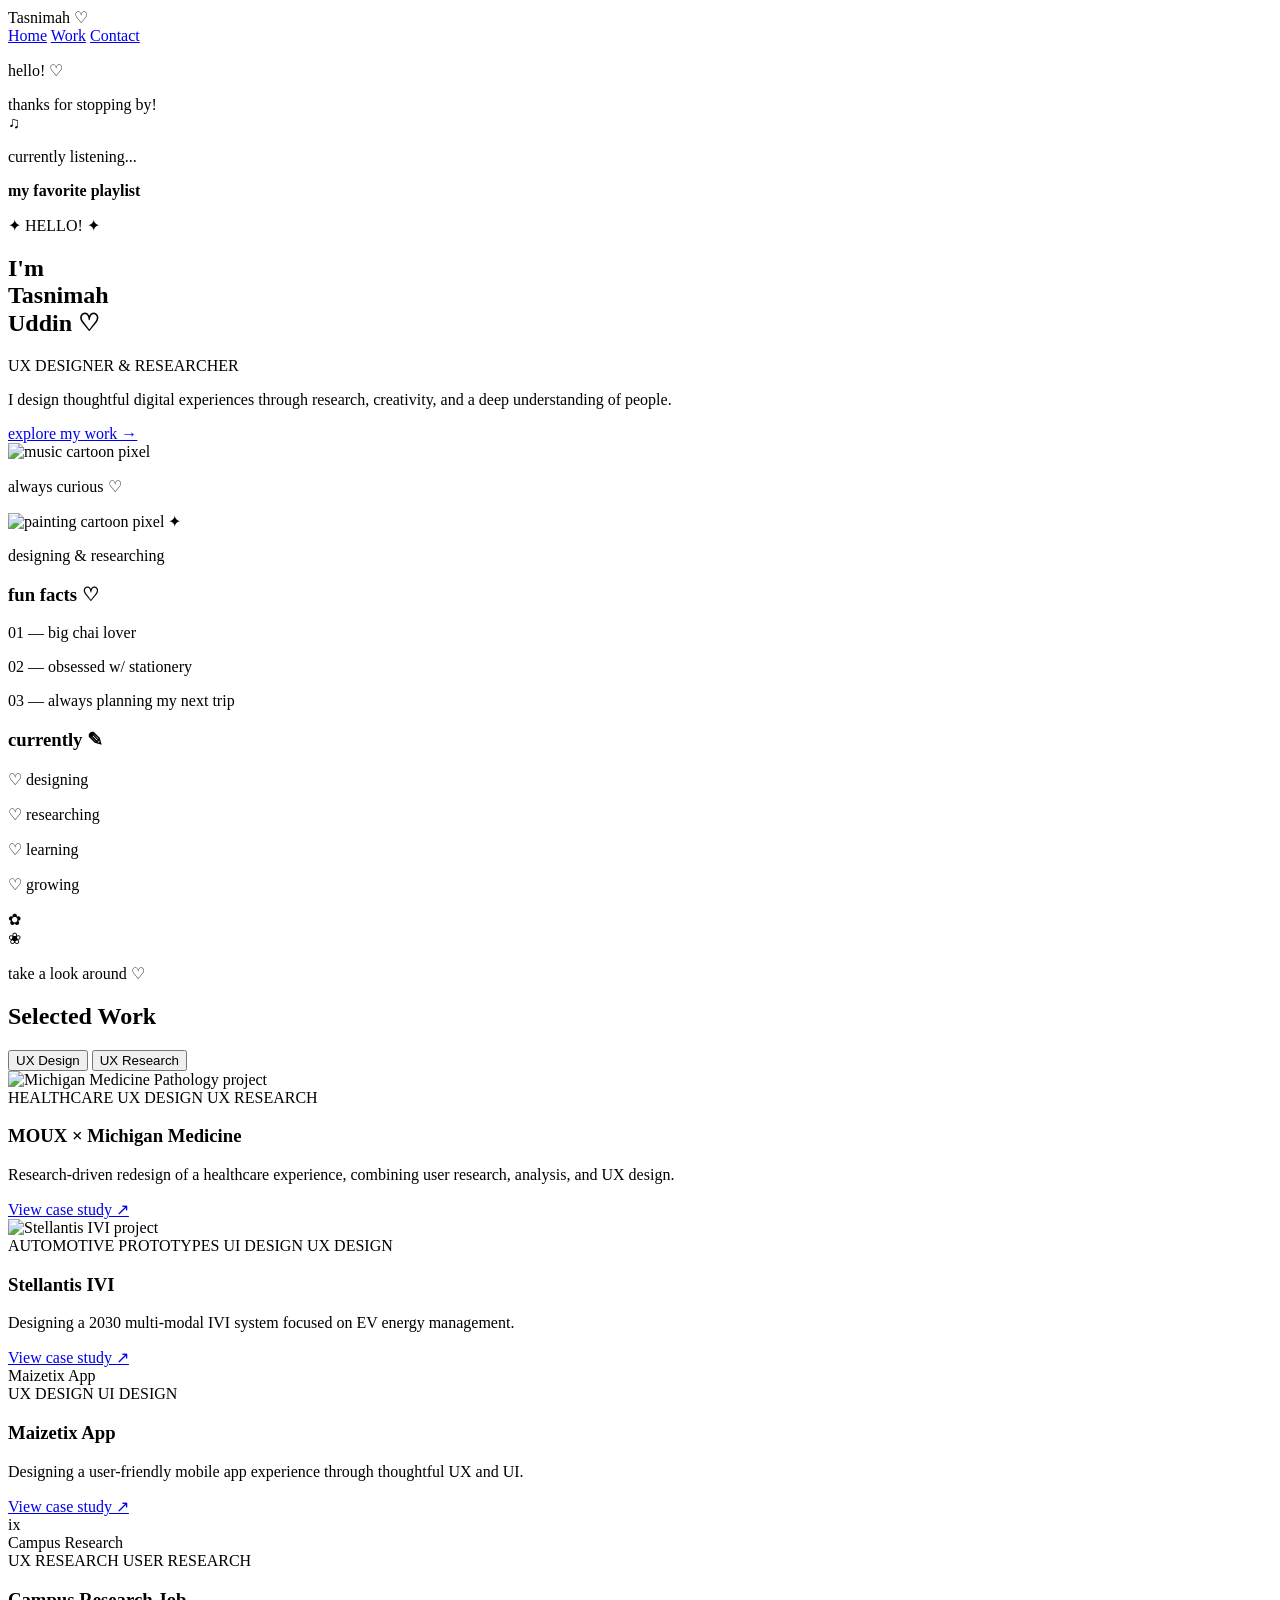
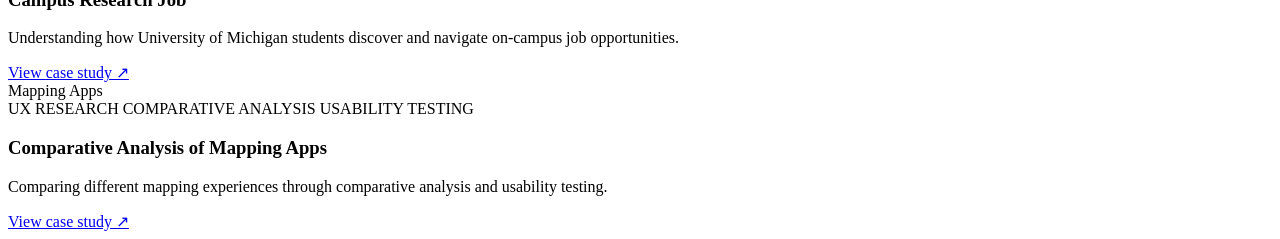
==== index.html @ 99784bfe "upload" ====
<!DOCTYPE html>
<html lang="en">

<head>
    <meta charset="UTF-8">
    <meta name="viewport" content="width=device-width, initial-scale=1.0">

    <title>Tasnimah Uddin | UX Designer & Researcher</title>

    <link rel="stylesheet" href="css/style.css">
</head>

 
<body>

    <!-- =========================
         NAVIGATION
    ========================== -->

    <nav class="navbar">

        <div class="logo">
            Tasnimah ♡
        </div>

        <div class="nav-links">
            <a href="index.html">Home</a>
            <a href="#work">Work</a>
            <a href="contactpage.html">Contact</a>
        </div>

    </nav>



    <!-- =========================
         SCRAPBOOK INTRO
    ========================== -->

    <main class="scrapbook">


        <!-- Sticky Note -->

        <div class="sticky-note note-one">

            <p>hello! ♡</p>

            <span>
                thanks for stopping by!
            </span>

        </div>



        <!-- Music Widget -->

        <div class="music-widget">

            <div class="music-icon">
                ♫
            </div>

            <div>

                <p>
                    currently listening...
                </p>

                <strong>
                    my favorite playlist
                </strong>

            </div>

        </div>



        <!-- Main Introduction -->

        <section class="intro-card">

            <p class="small-title">
                ✦ HELLO! ✦
            </p>

            <h1>
                I'm<br>
                <span>Tasnimah</span><br>
                Uddin ♡
            </h1>

            <div class="title-label">
                UX DESIGNER & RESEARCHER
            </div>

            <p class="intro-text">
                I design thoughtful digital experiences through
                research, creativity, and a deep understanding of people.
            </p>

            <a href="#work" class="explore-button">
                explore my work →
            </a>

        </section>



        <!-- Polaroid -->

      <!-- Polaroid -->

<div class="polaroid polaroid-one">

    <img src="images/_ (4).jpeg" alt="music cartoon pixel">

    <p>
        always curious ♡
    </p>

</div>


        <!-- Second Polaroid -->

        <div class="polaroid polaroid-two">

            <img src="images/_ (5).jpeg" alt="painting cartoon pixel">
                ✦
           

            <p>
                designing & researching
            </p>

        </div>



        <!-- Fun Facts -->

        <div class="sticky-note fun-facts">

            <h3>
                fun facts ♡
            </h3>

            <p>
                01 — big chai lover
            </p>

            <p>
                02 — obsessed w/ stationery
            </p>

            <p>
                03 — always planning my next trip
            </p>

        </div>



        <!-- Current Interests -->

        <div class="sticky-note interests">

            <h3>
                currently ✎
            </h3>

            <p>
                ♡ designing
            </p>

            <p>
                ♡ researching
            </p>

            <p>
                ♡ learning
            </p>

            <p>
                ♡ growing
            </p>

        </div>



        <!-- Decorative Flowers -->

        <div class="flower flower-one">
            ✿
        </div>

        <div class="flower flower-two">
            ❀
        </div>


    </main>



    <!-- =========================
         SELECTED WORK
    ========================== -->

    <section id="work" class="work-section">


        <!-- Section Heading -->

        <div class="section-heading">

            <p>
                take a look around ♡
            </p>

            <h2>
                Selected Work
            </h2>

        </div>



        <!-- Design / Research Toggle -->

        <div class="work-toggle">

            <button
                class="toggle-button active"
                data-category="design">

                UX Design

            </button>


            <button
                class="toggle-button"
                data-category="research">

                UX Research

            </button>

        </div>



        <!-- =========================
             PROJECTS
        ========================== -->

        <div class="projects">


            <!-- MOUX -->

            <article class="portfolio-project design-project research-project">

                <div class="project-image-area">
                     <img src="images/coverphoto.png" alt="Michigan Medicine Pathology project">

                    <div class="project-image-placeholder">
                         
                    </div>

                </div>


                <div class="project-content">

                    <div class="project-meta">

                        <span>
                             HEALTHCARE
                        </span>

                        <span>
                            UX DESIGN
                        </span>

                        <span>
                           UX RESEARCH
                        </span>

                        

                    </div>


                    <h3>
                        MOUX × Michigan Medicine
                    </h3>


                    <p>
                        Research-driven redesign of a healthcare
                        experience, combining user research,
                        analysis, and UX design.
                    </p>


                    <a href="moux.html" class="view-project">
                        View case study ↗
                    </a>

                </div>

            </article>



            <!-- STELLANTIS -->

 <article class="portfolio-project design-project">

    <div class="project-image-area">
        <img src="images/ChatGPT Image Sep 14, 2026, 02_12_18 PM.png" alt="Stellantis IVI project">
    </div>

    <div class="project-content">

      <div class="project-meta">
    <span>AUTOMOTIVE</span>
    <span>PROTOTYPES</span>
    <span>UI DESIGN</span>
    <span>UX DESIGN</span>
</div>

<h3>Stellantis IVI</h3>

<p>
    Designing a 2030 multi-modal IVI system
    focused on EV energy management.
</p>

<a href="stellantis.html" class="view-project">
    View case study ↗
</a>

</div>

</article>


                

           <!-- MAIZETIX -->

<article class="portfolio-project design-project">

    <div class="project-image-area">

        <div class="project-image-placeholder">
            Maizetix App
        </div>

    </div>

    <div class="project-content">

        <div class="project-meta">

            <span>
                UX DESIGN
            </span>

            <span>
                UI DESIGN
            </span>

        </div>

        <h3>
            Maizetix App
        </h3>

        <p>
            Designing a user-friendly mobile app
            experience through thoughtful UX and UI.
        </p>

        <a href="maizetix.html" class="view-project">
            View case study ↗
        </a>

    </div>

</article>



            <!-- CAMPUS RESEARCH -->

            <article class="portfolio-project research-project hidden">

                <div class="project-image-area">
ix
                    <div class="project-image-placeholder">
                        Campus Research
                    </div>

                 </div>


                <div class="project-content">

                    <div class="project-meta">

                        <span>
                            UX RESEARCH
                        </span>

                        <span>
                            USER RESEARCH
                        </span>

                    </div>


                    <h3>
                        Campus Research Job
                    </h3>


                    <p>
                        Understanding how University of Michigan
                        students discover and navigate on-campus
                        job opportunities.
                    </p>


                    <a href="#" class="view-project">
                        View case study ↗
                    </a>

                </div>

            </article>



            <!-- MAPPING APPS -->

            <article class="portfolio-project research-project hidden">

                <div class="project-image-area">

                    <div class="project-image-placeholder">
                        Mapping Apps
                    </div>

                </div>


                <div class="project-content">

                    <div class="project-meta">

                        <span>
                            UX RESEARCH
                        </span>

                        <span>
                            COMPARATIVE ANALYSIS
                        </span>

                        <span>
                            USABILITY TESTING
                        </span>

                    </div>


                    <h3>
                        Comparative Analysis of Mapping Apps
                    </h3>


                    <p>
                        Comparing different mapping experiences
                        through comparative analysis and
                        usability testing.
                    </p>


                    <a href="#" class="view-project">
                        View case study ↗
                    </a>

                </div>

            </article>


        </div>

    </section>



    <!-- JavaScript -->

    <script src="js/script.js"></script>

</body>

</html>
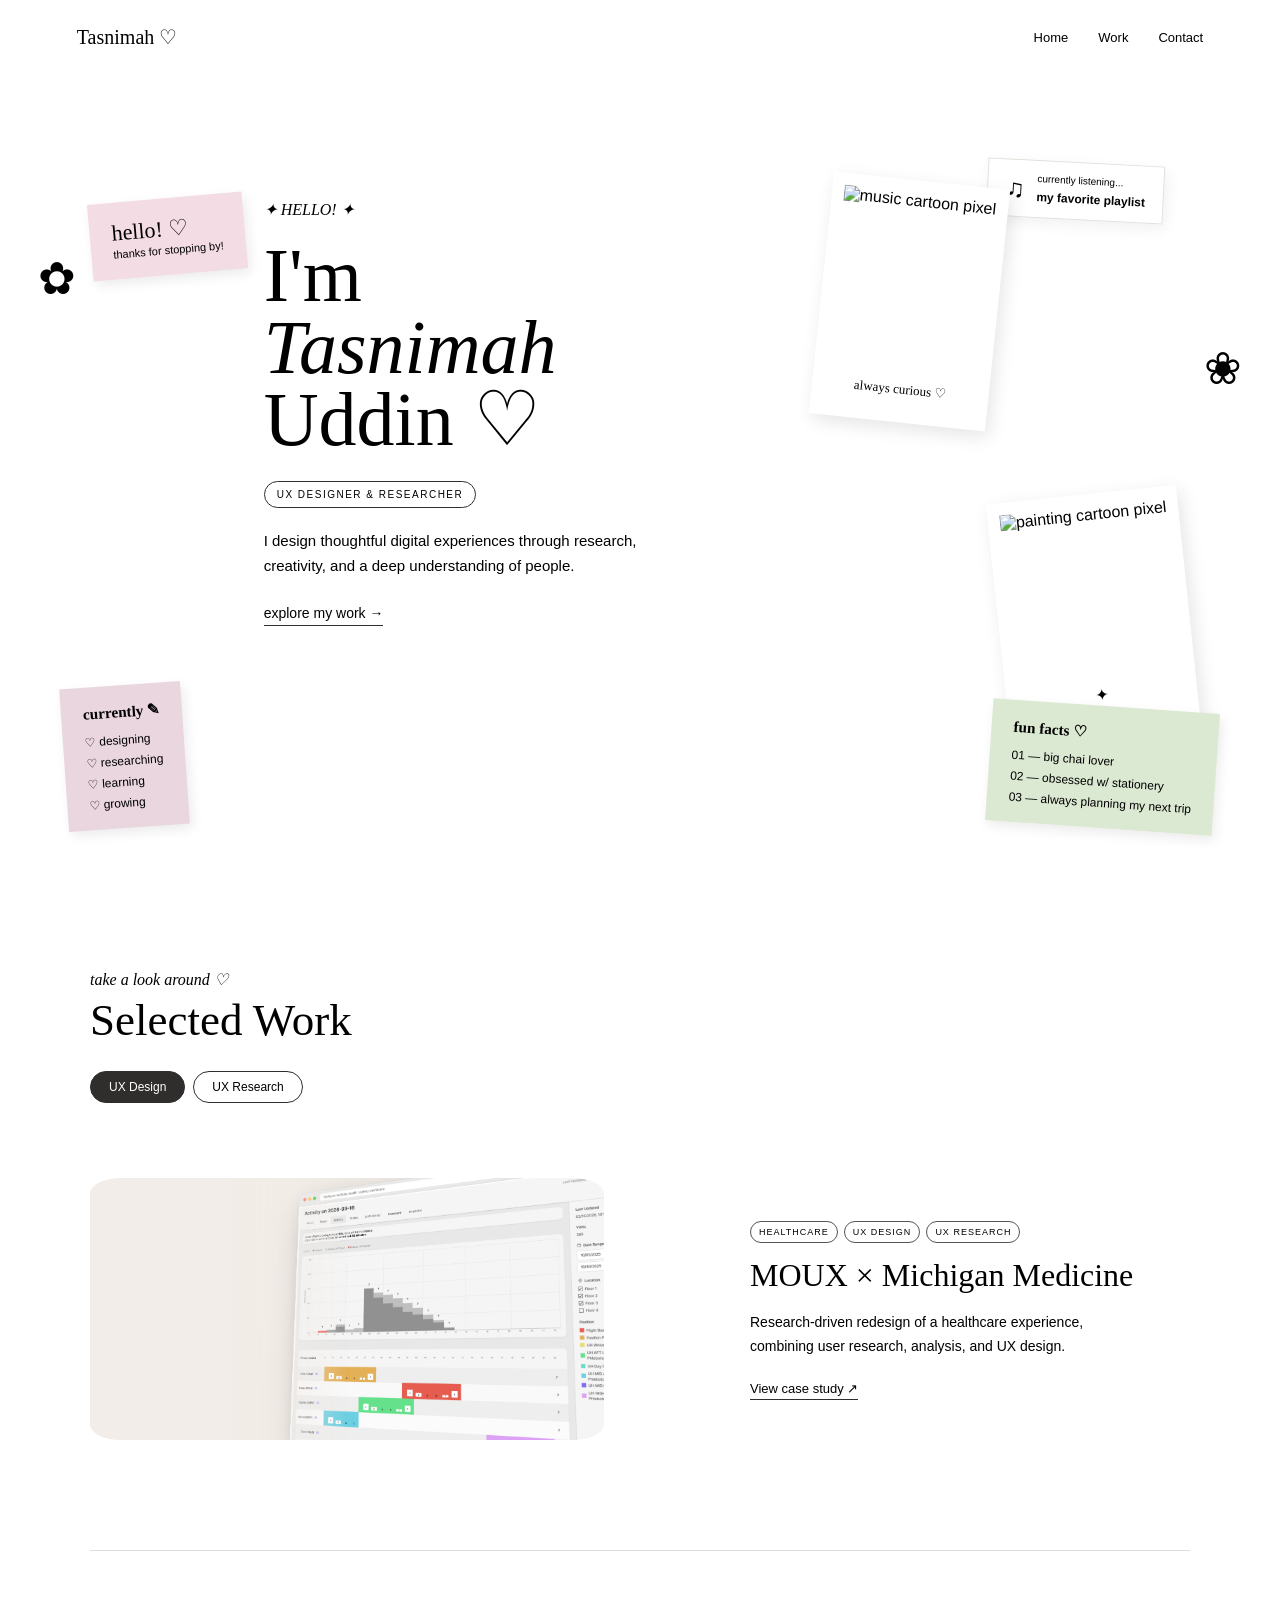
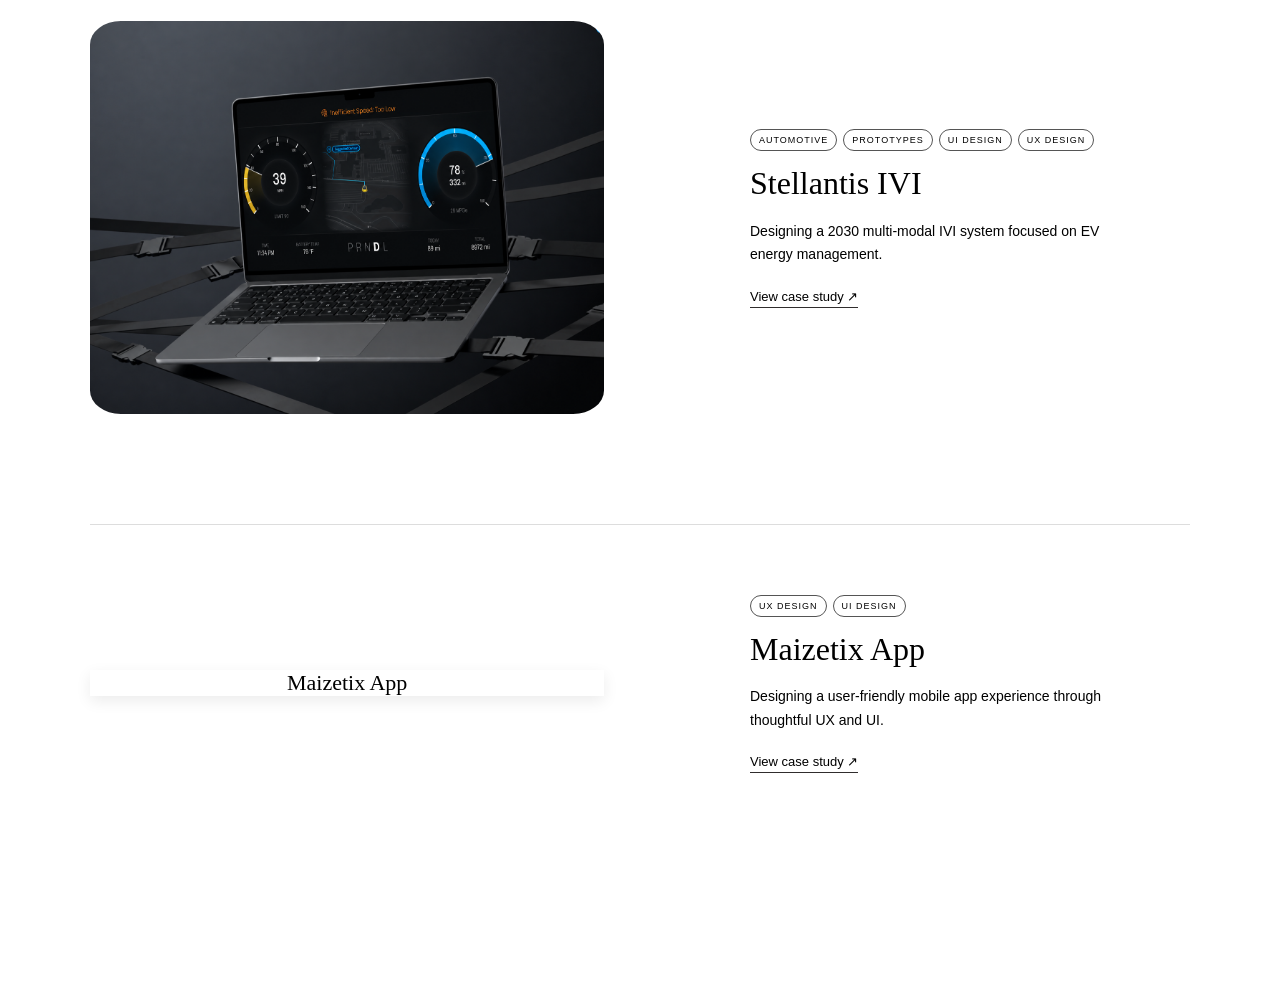
==== commit 07efe6cf: "photo" ====
--- a/index.html
+++ b/index.html
@@ -115,7 +115,7 @@
 
 <div class="polaroid polaroid-one">
 
-    <img src="images/_ (4).jpeg" alt="music cartoon pixel">
+    <img src="images/painting.jpeg" alt="music cartoon pixel">
 
     <p>
         always curious ♡
@@ -128,7 +128,7 @@
 
         <div class="polaroid polaroid-two">
 
-            <img src="images/_ (5).jpeg" alt="painting cartoon pixel">
+            <img src="images/cd.jpeg" alt="painting cartoon pixel">
                 ✦
            
 
--- a/css/style.css
+++ b/css/style.css
@@ -0,0 +1,1812 @@
+/* =========================
+   BASIC RESET
+========================= */
+
+* {
+    box-sizing: border-box;
+    margin: 0;
+    padding: 0;
+}
+
+html {
+    scroll-behavior: smooth;
+}
+
+body {
+    background:white;
+    color:black;
+    font-family: Arial, Helvetica, sans-serif;
+}
+
+a {
+    color: inherit;
+}
+
+
+/* =========================
+   NAVIGATION
+========================= */
+
+.navbar {
+    width: 100%;
+    padding: 25px 6%;
+
+    display: flex;
+    justify-content: space-between;
+    align-items: center;
+
+    position: absolute;
+    top: 0;
+    left: 0;
+
+    z-index: 10;
+}
+
+.logo {
+    font-family: Georgia, serif;
+    font-size: 20px;
+}
+
+.nav-links {
+    display: flex;
+    gap: 30px;
+}
+
+.nav-links a {
+    text-decoration: none;
+    font-size: 13px;
+}
+
+.nav-links a:hover {
+    opacity: 0.5;
+}
+
+
+/* =========================
+   SCRAPBOOK INTRO
+========================= */
+
+.scrapbook {
+    min-height: 100vh;
+    position: relative;
+
+    padding: 120px 8% 70px;
+
+    overflow: hidden;
+}
+
+
+/* Main introduction */
+
+.intro-card {
+    width: 500px;
+
+    position: relative;
+    z-index: 5;
+
+    margin-left: 15%;
+    margin-top: 80px;
+}
+
+.small-title {
+    font-family: Georgia, serif;
+    font-style: italic;
+
+    font-size: 16px;
+    margin-bottom: 20px;
+}
+
+.intro-card h1 {
+    font-family: Georgia, serif;
+
+    font-size: 76px;
+    font-weight: normal;
+    line-height: 0.95;
+
+    margin-bottom: 25px;
+}
+
+.intro-card h1 span {
+    font-style: italic;
+}
+
+.title-label {
+    display: inline-block;
+
+    padding: 7px 12px;
+
+    border: 1px solid #302d2d;
+    border-radius: 20px;
+
+    font-size: 10px;
+    letter-spacing: 1.5px;
+
+    margin-bottom: 20px;
+}
+
+.intro-text {
+    width: 380px;
+
+    font-size: 15px;
+    line-height: 1.7;
+
+    margin-bottom: 25px;
+}
+
+.explore-button {
+    text-decoration: none;
+
+    font-size: 14px;
+
+    border-bottom: 1px solid #302d2d;
+
+    padding-bottom: 4px;
+}
+
+
+/* =========================
+   SCRAPBOOK ELEMENTS
+========================= */
+
+.sticky-note {
+    position: absolute;
+
+    padding: 18px 22px;
+
+    box-shadow: 3px 5px 12px rgba(0, 0, 0, 0.08);
+
+    font-size: 13px;
+}
+
+.note-one {
+    top: 22%;
+    left: 7%;
+
+    background: #f3dce4;
+    transform: rotate(-5deg);
+}
+
+.note-one p {
+    font-family: cursive;
+    font-size: 22px;
+}
+
+.note-one span {
+    font-size: 11px;
+}
+
+.music-widget {
+    position: absolute;
+
+    top: 18%;
+    right: 9%;
+
+    display: flex;
+    align-items: center;
+    gap: 12px;
+
+    padding: 12px 18px;
+
+    background: white;
+    border: 1px solid #e4e0db;
+
+    box-shadow: 3px 5px 15px rgba(0, 0, 0, 0.06);
+
+    transform: rotate(3deg);
+}
+
+.music-icon {
+    font-size: 25px;
+}
+
+.music-widget p {
+    font-size: 10px;
+    margin-bottom: 3px;
+}
+
+.music-widget strong {
+    font-size: 12px;
+}
+
+
+/* Polaroids */
+
+.polaroid {
+    position: absolute;
+
+    background: white;
+
+    padding: 12px 12px 25px;
+
+    box-shadow: 4px 6px 18px rgba(0, 0, 0, 0.1);
+
+    text-align: center;
+}
+
+.polaroid img {
+    width: 100%;
+    height: 180px;
+    object-fit: cover;
+    display: block;
+}
+
+.polaroid p {
+    font-family: cursive;
+    font-size: 13px;
+
+    margin-top: 10px;
+}
+
+.polaroid-one {
+    top: 20%;
+    right: 22%;
+
+    transform: rotate(6deg);
+}
+
+.polaroid-two {
+    right: 7%;
+    bottom: 16%;
+
+    transform: rotate(-6deg);
+}
+
+
+/* Fun facts */
+
+.fun-facts {
+    right: 5%;
+    bottom: 8%;
+
+    background: #dce9d2;
+
+    transform: rotate(4deg);
+}
+
+.fun-facts h3,
+.interests h3 {
+    font-family: Georgia, serif;
+    margin-bottom: 12px;
+}
+
+.fun-facts p,
+.interests p {
+    font-size: 12px;
+    margin-top: 7px;
+}
+
+
+/* Currently */
+
+.interests {
+    left: 5%;
+    bottom: 8%;
+
+    background: #ead6df;
+
+    transform: rotate(-4deg);
+}
+
+
+/* Flowers */
+
+.flower {
+    position: absolute;
+
+    font-size: 45px;
+}
+
+.flower-one {
+    top: 28%;
+    left: 3%;
+}
+
+.flower-two {
+    top: 38%;
+    right: 3%;
+}
+
+
+/* =========================
+   WORK SECTION
+========================= */
+
+.work-section {
+    width: 86%;
+    max-width: 1100px;
+
+    margin: 0 auto;
+
+    padding: 70px 0 120px;
+}
+
+
+/* Heading */
+
+.section-heading {
+    margin-bottom: 25px;
+}
+
+.section-heading p {
+    font-family: Georgia, serif;
+    font-style: italic;
+
+    font-size: 16px;
+    margin-bottom: 5px;
+}
+
+.section-heading h2 {
+    font-family: Georgia, serif;
+
+    font-size: 45px;
+    font-weight: normal;
+}
+
+
+/* =========================
+   DESIGN / RESEARCH BUTTONS
+========================= */
+
+.work-toggle {
+    display: flex;
+    gap: 8px;
+
+    margin-bottom: 65px;
+}
+
+.toggle-button {
+    padding: 8px 18px;
+
+    border: 1px solid #302d2d;
+    border-radius: 30px;
+
+    background: transparent;
+
+    font-size: 12px;
+
+    cursor: pointer;
+
+    transition: 0.2s ease;
+}
+
+.toggle-button.active {
+    background: #302d2d;
+    color: white;
+}
+
+
+/* =========================
+   PROJECTS
+========================= */
+
+.projects {
+    width: 100%;
+}
+
+
+/*
+   ALL PROJECTS USE THIS
+   SAME STYLE
+*/
+
+.portfolio-project {
+    display: grid;
+
+    grid-template-columns: 55% 40%;
+    gap: 5%;
+    
+
+    align-items: center;
+
+    margin-bottom: 40px;
+
+    opacity: 0;
+    transform: translateY(35px);
+
+    transition:
+        opacity 0.7s ease,
+        transform 0.7s ease;
+}
+
+
+/* Scroll animation */
+
+.portfolio-project.show {
+    opacity: 1;
+    transform: translateY(0);
+}
+
+
+/* =========================
+   PROJECT IMAGE
+========================= */
+
+.project-image-area img {
+    width: 85%;
+    height: 85%;
+    object-fit: contain;
+    display: block;
+    border-radius: 6%;
+    
+}
+
+.project-image-placeholder {
+    width: 85%;
+    height: 80%;
+
+    display: flex;
+    align-items: center;
+    justify-content: center;
+
+    background: white;
+
+    font-family: Georgia, serif;
+    font-size: 22px;
+
+    box-shadow: 0 5px 15px rgba(0, 0, 0, 0.08);
+}
+
+.project-card img {
+    width: 100%;
+    height: 280px;
+    object-fit: contain;
+    display: block;
+}
+
+/* =========================
+   PROJECT INFORMATION
+========================= */
+
+.project-content {
+    max-width: 390px;
+}
+
+.project-meta {
+    display: flex;
+    flex-wrap: wrap;
+    gap: 6px;
+
+    margin-bottom: 15px;
+}
+
+.project-meta span {
+    padding: 5px 8px;
+
+    border: 1px solid #555;
+    border-radius: 20px;
+
+    font-size: 9px;
+    letter-spacing: 1px;
+}
+
+.project-content h3 {
+    font-family: Georgia, serif;
+
+    font-size: 34px;
+    font-weight: normal;
+
+    line-height: 1.1;
+
+    margin-bottom: 14px;
+}
+
+.project-content p {
+    font-size: 14px;
+    line-height: 1.7;
+
+    margin-bottom: 20px;
+}
+
+.view-project {
+    font-size: 13px;
+
+    text-decoration: none;
+
+    border-bottom: 1px solid #302d2d;
+
+    padding-bottom: 3px;
+}
+
+
+
+
+/* =========================
+   HIDDEN PROJECTS
+========================= */
+
+.hidden {
+    display: none;
+}
+
+
+/* =========================
+   MOBILE
+========================= */
+
+@media (max-width: 768px) {
+
+    .navbar {
+        padding: 20px;
+    }
+
+    .nav-links {
+        gap: 15px;
+    }
+
+    .nav-links a {
+        font-size: 11px;
+    }
+
+
+    .scrapbook {
+        padding: 110px 25px 70px;
+    }
+
+    .intro-card {
+        width: 100%;
+        margin: 80px 0 0;
+    }
+
+    .intro-card h1 {
+        font-size: 55px;
+    }
+
+    .intro-text {
+        width: 100%;
+    }
+
+
+    .music-widget,
+    .note-one,
+    .fun-facts,
+    .interests,
+    .polaroid,
+    .flower {
+        display: none;
+    }
+
+
+    .work-section {
+        width: 90%;
+        padding-top: 50px;
+    }
+
+    .section-heading h2 {
+        font-size: 38px;
+    }
+
+
+    .portfolio-project {
+        grid-template-columns: 1fr;
+        gap: 25px;
+
+        margin-bottom: 80px;
+    }
+
+    .project-image-area {
+        height: 280px;
+    }
+
+    .project-content {
+        max-width: 100%;
+    }
+
+    .project-content h3 {
+        font-size: 29px;
+    }
+
+}
+
+/* =====================================================
+   MOUX CASE STUDY
+   ===================================================== */
+
+/* ---------- Case Study ---------- */
+
+.case-study {
+    max-width: 1000px;
+    margin: 0 auto;
+    padding: 30px 35px 80px;
+}
+
+/* ---------- Hero ---------- */
+
+.case-study-hero-image {
+    width: 100%;
+    margin-bottom: 35px;
+}
+
+.case-study-hero-image img {
+    width: 100%;
+    height: auto;
+    display: block;
+}
+
+/* ---------- Project Header ---------- */
+
+.case-study-header {
+    padding: 0 0 50px;
+}
+
+.project-label {
+    font-size: 11px;
+    letter-spacing: 1.5px;
+    text-transform: uppercase;
+    margin-bottom: 12px;
+}
+
+.case-study-header h1 {
+    font-size: clamp(42px, 4vw, 62px);
+    line-height: 1.05;
+    font-weight: 500;
+    margin: 0 0 18px;
+    max-width: 750px;
+}
+
+.project-subtitle {
+    font-size: 17px;
+    line-height: 1.6;
+    max-width: 650px;
+    margin: 0;
+}
+
+/* ---------- Images ---------- */
+
+.case-study-hero-image,
+.research-image,
+.persona-image,
+.workflow-image {
+    background: #f3f1ee;
+    display: flex;
+    align-items: center;
+    justify-content: center;
+    overflow: hidden;
+}
+
+.case-study-hero-image {
+    width: 100%;
+    min-height: 550px;
+    margin-top: 40px;
+}
+
+.case-study-hero-image img,
+.research-image img,
+.persona-image img,
+.workflow-image img {
+    width: 100%;
+    height: auto;
+    display: block;
+}
+
+/* ---------- Sections ---------- */
+
+.case-study-section {
+    padding: 120px 0;
+    border-top: 1px solid #ddd;
+}
+
+.case-study-section > h2 {
+    font-size: 48px;
+    font-weight: 500;
+    margin: 10px 0 50px;
+}
+
+.section-number {
+    font-size: 13px;
+    letter-spacing: 2px;
+    margin: 0;
+}
+
+.case-study-section h3 {
+    font-size: 25px;
+    font-weight: 500;
+    margin-top: 50px;
+    margin-bottom: 18px;
+}
+
+.case-study-section p {
+    font-size: 17px;
+    line-height: 1.8;
+    max-width: 750px;
+}
+
+/* ---------- Tags / Bubbles ---------- */
+
+.project-tags {
+    display: flex;
+    flex-wrap: wrap;
+    gap: 10px;
+    margin: 30px 0 45px;
+}
+
+.project-tags span {
+    border: 1px solid #222;
+    border-radius: 100px;
+    padding: 9px 16px;
+    font-size: 11px;
+    letter-spacing: 1px;
+}
+
+/* ---------- Project Details ---------- */
+
+.project-details {
+    display: grid;
+    grid-template-columns: repeat(2, 1fr);
+    gap: 35px;
+    margin-top: 70px;
+    padding-top: 40px;
+    border-top: 1px solid #ddd;
+}
+
+.project-details h3 {
+    font-size: 12px;
+    letter-spacing: 1.5px;
+    text-transform: uppercase;
+    margin: 0 0 10px;
+}
+
+.project-details p {
+    font-size: 15px;
+    margin: 0;
+}
+
+/* ---------- Problem Statement ---------- */
+
+.problem-statement {
+    margin: 70px 0;
+    padding: 45px;
+    background: #f6f3f0;
+}
+
+.problem-statement p {
+    font-size: 12px;
+    text-transform: uppercase;
+    letter-spacing: 2px;
+    margin: 0 0 20px;
+}
+
+.problem-statement h3 {
+    font-size: 27px;
+    line-height: 1.5;
+    margin: 0;
+    max-width: 850px;
+}
+
+/* ---------- Lists ---------- */
+
+.case-study-section ul {
+    max-width: 700px;
+    padding-left: 22px;
+}
+
+.case-study-section li {
+    margin-bottom: 12px;
+    line-height: 1.6;
+}
+
+/* ---------- Research Stats ---------- */
+
+.research-stats {
+    display: grid;
+    grid-template-columns: repeat(3, 1fr);
+    border-top: 1px solid #ddd;
+    border-bottom: 1px solid #ddd;
+    margin: 70px 0;
+}
+
+.research-stats div {
+    padding: 35px 20px;
+}
+
+.research-stats strong {
+    display: block;
+    font-size: 48px;
+    font-weight: 500;
+    margin-bottom: 8px;
+}
+
+.research-stats span {
+    font-size: 13px;
+    text-transform: uppercase;
+    letter-spacing: 1px;
+}
+
+/* ---------- Research Subsections ---------- */
+
+.research-subsection {
+    margin-top: 100px;
+}
+
+.research-subsection h3 {
+    margin-top: 0;
+}
+
+.research-image {
+    width: 120%;
+    min-height: 400px;
+    margin: 40px 0 70px;
+}
+
+.research-image.large {
+   .research-image.large {
+    width: 100%;
+    height: auto;
+}
+}
+
+.research-image p,
+.persona-image p,
+.workflow-image p {
+    color: #777;
+    font-size: 13px;
+}
+
+/* ---------- Findings ---------- */
+
+.research-findings {
+    margin-top: 100px;
+}
+
+.finding {
+    border-top: 1px solid #ddd;
+    padding: 25px 0;
+}
+
+.finding h4 {
+    font-size: 19px;
+    margin: 0 0 8px;
+}
+
+.finding p {
+    margin: 0;
+}
+
+/* ---------- Personas ---------- */
+
+.personas {
+    display: grid;
+    grid-template-columns: repeat(3, 1fr);
+    gap: 110px;
+    margin-top: 60px;
+}
+.persona-image {
+    width: 150%;
+    margin-bottom: 18px;
+    background: #f3f1ee;
+    overflow: hidden;
+}
+
+.persona-image img {
+    width: 100%;
+    height: auto;
+    display: block;
+}
+
+.persona h3 {
+    margin: 0 0 10px;
+    font-size: 20px;
+}
+
+.persona p {
+    font-size: 15px;
+}
+
+ 
+
+/* ---------- Final Designs ---------- */
+
+.workflow {
+    padding: 100px 0;
+    border-top: 1px solid #ddd;
+}
+
+.workflow-label {
+    font-size: 12px !important;
+    letter-spacing: 2px;
+   
+    margin-bottom: 10px !important;
+}
+
+.workflow h3 {
+    font-size: 32px;
+    margin: 0 0 40px;
+}
+
+.workflow-image {
+    min-height: 600px;
+    margin-bottom: 50px;
+}
+
+.workflow h4 {
+    font-size: 13px;
+    
+    letter-spacing: 1.5px;
+    margin-bottom: 20px;
+}
+
+.design-focus {
+    margin-top: 40px;
+    font-size: 13px !important;
+   
+    letter-spacing: 1px;
+}
+
+.design-change {
+    margin-bottom: 30px;
+}
+
+/* ---------- Reflection ---------- */
+.reflection h2 {
+    margin-bottom: 10px;
+}
+
+.reflection p {
+    max-width: none;
+    width: 100%;
+    margin: 0;
+}
+
+.reflection .poster-image {
+    width: 100%;
+    margin: 0 0 20px;
+}
+
+
+/* =====================================================
+   MOBILE
+   ===================================================== */
+
+@media (max-width: 700px) {
+
+    .case-study {
+        padding: 60px 20px;
+    }
+
+    .case-study-header {
+        padding: 30px 0 70px;
+    }
+
+    .case-study-header h1 {
+        font-size: 48px;
+    }
+
+    .case-study-section {
+        padding: 80px 0;
+    }
+
+    .case-study-section > h2 {
+        font-size: 38px;
+    }
+
+    .project-details {
+        grid-template-columns: 1fr;
+    }
+
+    .research-stats {
+        grid-template-columns: 1fr;
+    }
+
+    .personas {
+        grid-template-columns: 1fr;
+    }
+
+    .insight-design {
+        grid-template-columns: 1fr;
+        gap: 15px;
+    }
+
+    .arrow {
+        transform: rotate(90deg);
+    }
+
+    .workflow-image {
+        min-height: 350px;
+    }
+
+}
+
+/* =====================================================
+   BEFORE / AFTER
+   ===================================================== */
+
+.before-after {
+    display: grid;
+    grid-template-columns: 1fr 1fr;
+    gap: 40px;
+    margin-top: 30px;
+}
+
+.before-after-item {
+    min-width: 0;
+}
+
+.image-label {
+    font-size: 12px !important;
+    text-transform: uppercase;
+    letter-spacing: 1.5px;
+    margin: 0 0 12px !important;
+}
+
+.before-after .workflow-image {
+    width: 100%;
+    height: auto;
+    min-height: 0;
+    margin-bottom: 0;
+    background: #f3f1ee;
+    overflow: hidden;
+}
+
+.before-after .workflow-image img {
+    width: 100%;
+    height: auto;
+    display: block;
+    object-fit: contain;
+}
+
+.design-focus {
+    margin-top: 35px;
+}
+
+.design-focus strong {
+    display: block;
+    font-family: Arial, sans-serif;
+    font-size: 14px;
+    font-weight: 600;
+    text-transform: none;
+    letter-spacing: normal;
+    margin-bottom: 12px;
+}
+
+.design-focus p {
+    font-family: Arial, sans-serif;
+    font-size: 16px;
+    font-weight: normal;
+    text-transform: none;
+    letter-spacing: normal;
+    line-height: 1.6;
+    margin: 0;
+    max-width: 750px;
+}
+
+/* ---------- Cleaner Case Study Spacing ---------- */
+
+.case-study {
+    padding-top: 60px;
+}
+
+.case-study-header {
+    padding: 35px 0 70px;
+}
+
+.case-study-section {
+    padding: 75px 0;
+}
+
+.case-study-section > h2 {
+    margin-top: 5px;
+    margin-bottom: 35px;
+}
+
+.research-subsection {
+    margin-top: 65px;
+}
+
+.workflow {
+    padding: 70px 0;
+}
+
+
+/* ---------- Mobile ---------- */
+
+@media (max-width: 700px) {
+
+    .before-after {
+        grid-template-columns: 1fr;
+        gap: 40px;
+    }
+
+    .case-study {
+        padding-top: 40px;
+    }
+
+    .case-study-header {
+        padding: 25px 0 55px;
+    }
+
+    .case-study-section {
+        padding: 60px 0;
+    }
+
+}
+
+
+.poster-image {
+    width: 100%;
+    margin: 40px 0 0;
+}
+
+.poster-image img {
+    width: 100%;
+    height: auto;
+    display: block;
+}
+
+
+/* =====================================================
+   STELLANTIS IVI CASE STUDY
+   Uses the same visual system as MOUX
+   ===================================================== */
+
+
+/* ---------- Project Information ---------- */
+
+.project-info {
+    display: grid;
+    grid-template-columns: repeat(3, 1fr);
+    gap: 35px;
+    margin-top: 30px;
+    padding: 40px 0;
+    border-top: 1px solid #ddd;
+    border-bottom: 1px solid #ddd;
+}
+
+.project-info p {
+    margin: 0;
+    font-size: 15px;
+    line-height: 1.6;
+}
+
+.info-label {
+    font-size: 11px !important;
+    letter-spacing: 1.5px;
+    text-transform: uppercase;
+    margin-bottom: 8px !important;
+}
+
+
+/* ---------- Figma Presentation ---------- */
+
+.presentation-embed {
+    width: 110%;
+    margin-left: -5%;
+    margin-top: 40px;
+    background: #f3f1ee;
+    overflow: hidden;
+}
+
+.presentation-embed iframe {
+    width: 100%;
+    height: 700px;
+    border: 0;
+    display: block;
+}
+
+/* ---------- Findings ---------- */
+
+.finding {
+    border-top: 1px solid #ddd;
+    padding: 25px 0;
+}
+
+.finding:last-child {
+    border-bottom: 1px solid #ddd;
+}
+
+.finding h4 {
+    font-size: 19px;
+    font-weight: 500;
+    margin: 0 0 8px;
+}
+
+.finding p {
+    margin: 0;
+}
+
+
+/* ---------- Early Sketches ---------- */
+
+.sketch-gallery {
+    display: grid;
+    grid-template-columns: repeat(2, 1fr);
+    gap: 25px;
+    margin: 40px 0 60px;
+}
+
+.sketch-gallery img {
+    width: 100%;
+    height: auto;
+    display: block;
+}
+
+
+
+
+.research-images {
+    display: grid;
+    grid-template-columns: 1fr 1fr;
+    gap: 25px;
+    width: 100%;
+    margin: 40px 0;
+}
+
+.research-images img {
+    width: 100%;
+    height: auto;
+    display: block;
+}
+
+
+/* ---------- Final Design Sections ---------- */
+
+.design-project {
+    padding: 70px 0;
+    border-top: 1px solid #ddd;
+}
+
+.design-project:first-child {
+    padding-top: 10px;
+    border-top: none;
+}
+
+.project-number {
+    font-size: 12px !important;
+    letter-spacing: 2px;
+    text-transform: uppercase;
+    margin: 0 0 12px !important;
+}
+
+.design-project h3 {
+    font-size: 32px;
+    font-weight: 500;
+    margin: 0 0 18px;
+}
+
+.design-description {
+    max-width: 700px;
+    margin-bottom: 35px;
+}
+
+.design-project h4 {
+    font-size: 12px;
+    font-weight: 600;
+    text-transform: uppercase;
+    letter-spacing: 1.5px;
+    margin: 35px 0 15px;
+}
+
+
+/* ---------- Carousel ---------- */
+
+.design-carousel {
+    position: relative;
+    width: 100%;
+    margin: 45px auto 0;
+    display: flex;
+    align-items: center;
+    justify-content: center;
+}
+
+.carousel-image {
+    width: 85%;
+    background: #f3f1ee;
+    overflow: hidden;
+}
+
+.carousel-image img {
+    width: 100%;
+    height: auto;
+    display: block;
+}
+
+
+/* ---------- Carousel Arrows ---------- */
+
+.carousel-arrow {
+    position: absolute;
+    top: 50%;
+    transform: translateY(-50%);
+
+    width: 42px;
+    height: 42px;
+
+    border: 1px solid #ddd;
+    border-radius: 50%;
+
+    background: white;
+
+    font-size: 18px;
+    cursor: pointer;
+
+    display: flex;
+    align-items: center;
+    justify-content: center;
+
+    z-index: 2;
+}
+
+.carousel-prev {
+    left: 2%;
+}
+
+.carousel-next {
+    right: 2%;
+}
+
+.carousel-arrow:hover {
+    background: #f3f1ee;
+}
+
+
+/* ---------- Carousel Information ---------- */
+
+.carousel-info {
+    text-align: center;
+    margin-top: 18px;
+}
+
+.carousel-info span {
+    font-size: 11px;
+    letter-spacing: 1.5px;
+    text-transform: uppercase;
+}
+
+.carousel-info p {
+    font-size: 14px !important;
+    line-height: 1.5 !important;
+    max-width: 600px !important;
+    margin: 8px auto 0 !important;
+}
+
+
+/* ---------- Final Experience ---------- */
+
+.final-design-image {
+    width: 100%;
+    margin: 40px 0 0;
+    background: #f3f1ee;
+    overflow: hidden;
+}
+
+.final-design-image img {
+    width: 100%;
+    height: auto;
+    display: block;
+}
+
+
+/* ---------- Mobile ---------- */
+
+@media (max-width: 700px) {
+
+    .project-info {
+        grid-template-columns: 1fr;
+        gap: 25px;
+    }
+
+    .presentation-embed iframe {
+        height: 500px;
+    }
+
+    .sketch-gallery {
+        grid-template-columns: 1fr;
+        gap: 20px;
+    }
+
+    .design-project {
+        padding: 60px 0;
+    }
+
+    .design-project h3 {
+        font-size: 28px;
+    }
+
+    .carousel-image {
+        width: 88%;
+    }
+
+    .carousel-arrow {
+        width: 36px;
+        height: 36px;
+        font-size: 16px;
+    }
+
+    .carousel-prev {
+        left: 0;
+    }
+
+    .carousel-next {
+        right: 0;
+    }
+}
+
+/* =========================================
+   FINAL INTERFACE CAROUSELS
+   ========================================= */
+
+ 
+
+
+.final-experience-card {
+    width: 100%;
+}
+
+.final-experience-card h3 {
+    font-size: 13px;
+    letter-spacing: 1px;
+    text-transform: uppercase;
+    margin-bottom: 25px;
+}
+
+.final-experience-card .design-carousel {
+    display: flex;
+    align-items: center;
+    gap: 15px;
+    width: 100%;
+}
+
+.final-experience-card .carousel-image {
+    flex: 1;
+}
+
+.final-experience-card .carousel-image img {
+    width: 100%;
+    height: auto;
+    max-height: 600px;
+    object-fit: contain;
+    display: block;
+}
+/* ---------- Contact Page ---------- */
+
+.contact-page {
+    max-width: 900px;
+    margin: 120px auto;
+    padding: 0 40px;
+}
+
+.contact-page h1 {
+    font-size: 56px;
+    font-weight: 500;
+    margin-bottom: 45px;
+}
+
+.contact-page p {
+    font-size: 18px;
+    line-height: 1.6;
+    margin: 6px 0;
+}
+
+.contact-page p:nth-of-type(4) {
+    margin-bottom: 55px;
+}
+
+.contact-page a {
+    color: #222;
+    text-decoration: none;
+    border-bottom: 1px solid #222;
+    transition: opacity 0.2s ease;
+}
+
+.contact-page a:hover {
+    opacity: 0.5;
+}
+
+/* ---------- Contact Hero ---------- */
+
+.contact-hero {
+    width: 100%;
+    margin-top: 30px;
+}
+
+.contact-hero img {
+    width: 100%;
+    height: 500px;
+    object-fit: cover;
+    display: block;
+}
+
+.contact-page {
+    max-width: 900px;
+    margin: 100px auto;
+    padding: 50px;
+    background: rgba(255, 255, 255, 0.88);
+    border: 2px solid #222;
+    box-shadow: 8px 8px 0 #222;
+}
+
+.contact-page h1 {
+    font-size: 56px;
+    margin-bottom: 40px;
+    letter-spacing: -2px;
+}
+
+.contact-page p {
+    font-size: 18px;
+    line-height: 1.6;
+}
+
+.contact-page a {
+    color: #222;
+    text-decoration: none;
+    border-bottom: 2px solid #222;
+}
+
+.contact-page a:hover {
+    background: #222;
+    color: white;
+}
+
+/* ---------- MaizeTix Case Study ---------- */
+
+.case-study {
+    width: 90%;
+    max-width: 1200px;
+    margin: 0 auto;
+}
+
+.case-hero {
+    padding: 70px 0 100px;
+}
+
+.case-hero-image {
+    width: 100%;
+    margin-bottom: 55px;
+}
+
+.case-hero-image img {
+    width: 100%;
+    height: auto;
+    display: block;
+}
+
+.project-label,
+.section-label {
+    font-size: 12px;
+    letter-spacing: 1.8px;
+    text-transform: uppercase;
+}
+
+.case-hero h1 {
+    font-size: 64px;
+    font-weight: 500;
+    margin: 18px 0;
+}
+
+.case-hero-description {
+    max-width: 650px;
+    font-size: 20px;
+    line-height: 1.6;
+}
+
+.case-section {
+    padding: 100px 0;
+    border-top: 1px solid #ddd;
+    display: grid;
+    grid-template-columns: 25% 75%;
+    gap: 40px;
+}
+
+.section-content {
+    max-width: 900px;
+}
+
+.section-content h2 {
+    font-size: 38px;
+    font-weight: 500;
+    line-height: 1.2;
+    margin: 0 0 30px;
+}
+
+.section-content p {
+    font-size: 17px;
+    line-height: 1.7;
+    max-width: 750px;
+}
+
+.project-details {
+    display: grid;
+    grid-template-columns: repeat(2, 1fr);
+    gap: 35px;
+    margin-top: 60px;
+    border-top: 1px solid #ddd;
+    padding-top: 30px;
+}
+
+.project-details span {
+    font-size: 11px;
+    letter-spacing: 1.5px;
+    text-transform: uppercase;
+}
+
+.project-details p {
+    margin-top: 8px;
+    font-size: 15px;
+}
+
+.case-image {
+    margin-top: 50px;
+}
+
+.case-image img {
+    width: 100%;
+    height: auto;
+    display: block;
+}
+
+.insight-grid {
+    display: grid;
+    grid-template-columns: 1fr 1fr;
+    gap: 25px;
+    margin-top: 40px;
+}
+
+.insight-card {
+    padding: 30px;
+    background: #f4f2ef;
+}
+
+.insight-card h3 {
+    font-size: 18px;
+    margin-top: 0;
+}
+
+.insight-card p {
+    font-size: 15px;
+}
+
+.competitive-grid {
+    display: grid;
+    grid-template-columns: 1fr 1fr;
+    gap: 25px;
+}
+
+.competitive-grid .case-image {
+    margin-top: 30px;
+}
+
+.swot-grid {
+    display: grid;
+    grid-template-columns: 1fr 1fr;
+    gap: 20px;
+}
+
+.swot-card {
+    padding: 30px;
+    border: 1px solid #ddd;
+}
+
+.swot-card h3 {
+    margin-top: 0;
+}
+
+.swot-card p {
+    font-size: 15px;
+}
+
+.process-flow {
+    display: flex;
+    justify-content: space-between;
+    align-items: center;
+    margin-top: 60px;
+    border-top: 1px solid #ddd;
+    border-bottom: 1px solid #ddd;
+    padding: 30px 0;
+}
+
+.process-flow div {
+    text-align: center;
+}
+
+.process-flow span {
+    font-size: 12px;
+    letter-spacing: 1px;
+}
+
+.process-flow p {
+    margin: 8px 0 0;
+    font-size: 14px;
+}
+
+.user-flow {
+    display: flex;
+    align-items: center;
+    justify-content: space-between;
+    gap: 15px;
+    margin: 60px 0;
+    padding: 30px;
+    background: #f4f2ef;
+}
+
+.user-flow div {
+    font-size: 14px;
+    text-align: center;
+}
+
+.user-flow span {
+    font-size: 20px;
+}
+
+.design-frame {
+    display: grid;
+    grid-template-columns: 30% 70%;
+    gap: 50px;
+    align-items: center;
+    margin: 100px 0;
+}
+
+.design-frame-text span {
+    font-size: 11px;
+    letter-spacing: 1.5px;
+}
+
+.design-frame-text h3 {
+    font-size: 27px;
+    font-weight: 500;
+    margin: 15px 0;
+}
+
+.design-frame-text p {
+    font-size: 15px;
+}
+
+.design-frame-image img {
+    width: 100%;
+    display: block;
+}
+
+.final-design {
+    margin-top: 80px;
+}
+
+.final-design h3 {
+    font-size: 24px;
+    font-weight: 500;
+    margin-bottom: 25px;
+}
+
+.final-design img {
+    width: 100%;
+    display: block;
+}
+
+.reflection {
+    margin-bottom: 100px;
+}
+
+.reflection ul {
+    padding-left: 20px;
+    line-height: 1.8;
+}
+
+@media (max-width: 800px) {
+
+    .case-section {
+        grid-template-columns: 1fr;
+        padding: 70px 0;
+    }
+
+    .case-hero h1 {
+        font-size: 48px;
+    }
+
+    .project-details,
+    .insight-grid,
+    .competitive-grid,
+    .swot-grid {
+        grid-template-columns: 1fr;
+    }
+
+    .process-flow {
+        flex-direction: column;
+        gap: 20px;
+    }
+
+    .user-flow {
+        flex-direction: column;
+    }
+
+    .design-frame {
+        grid-template-columns: 1fr;
+        gap: 30px;
+    }
+
+}
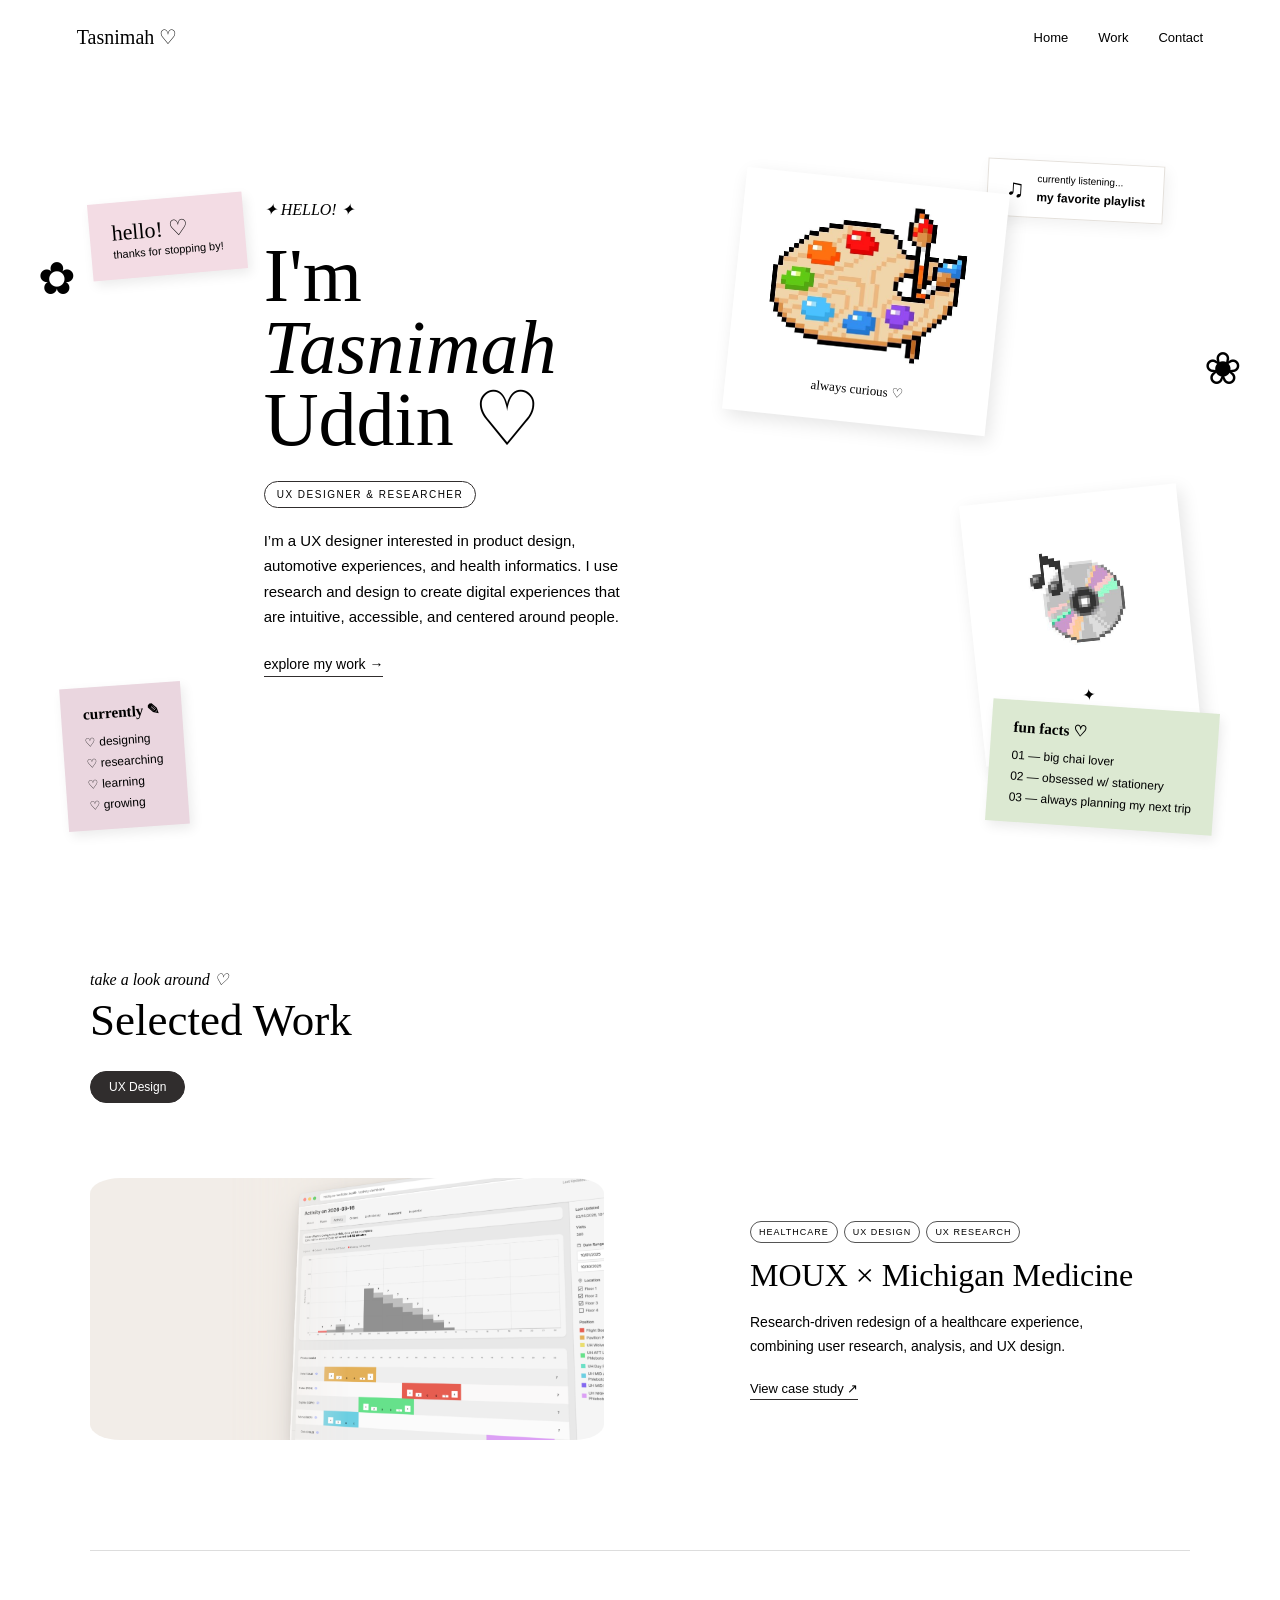
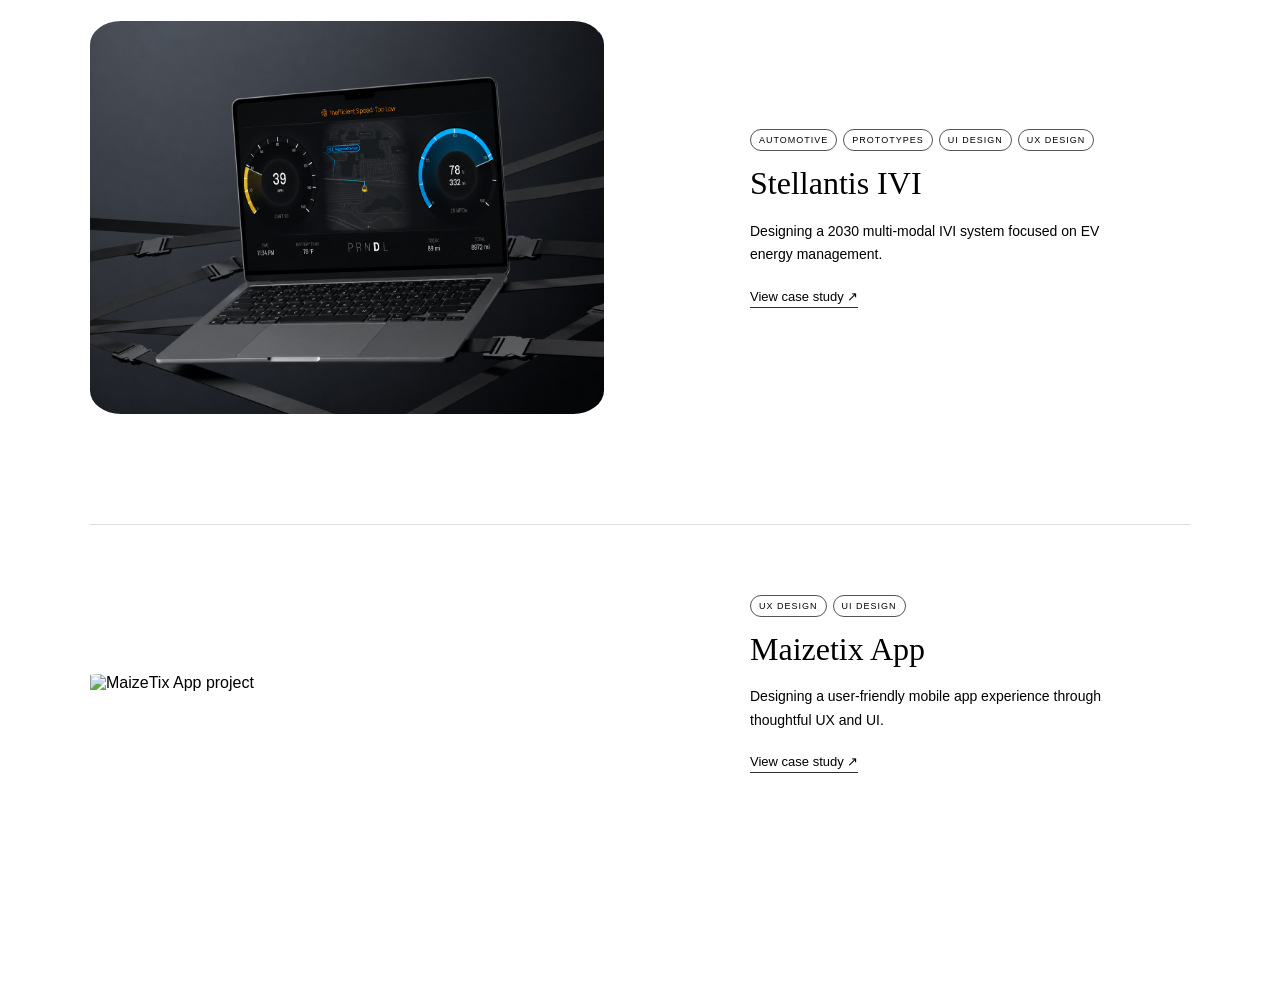
==== commit 291adde0: "changed research" ====
--- a/index.html
+++ b/index.html
@@ -97,8 +97,7 @@
             </div>
 
             <p class="intro-text">
-                I design thoughtful digital experiences through
-                research, creativity, and a deep understanding of people.
+                I’m a UX designer interested in product design, automotive experiences, and health informatics. I use research and design to create digital experiences that are intuitive, accessible, and centered around people.
             </p>
 
             <a href="#work" class="explore-button">
@@ -107,8 +106,6 @@
 
         </section>
 
-
-
         <!-- Polaroid -->
 
       <!-- Polaroid -->
@@ -243,14 +240,7 @@
             </button>
 
 
-            <button
-                class="toggle-button"
-                data-category="research">
-
-                UX Research
-
-            </button>
-
+             
         </div>
 
 
@@ -354,16 +344,10 @@
 
                 
 
-           <!-- MAIZETIX -->
-
-<article class="portfolio-project design-project">
+          <article class="portfolio-project design-project">
 
     <div class="project-image-area">
-
-        <div class="project-image-placeholder">
-            Maizetix App
-        </div>
-
+        <img src="images/maizetixcv.png" alt="MaizeTix App project">
     </div>
 
     <div class="project-content">
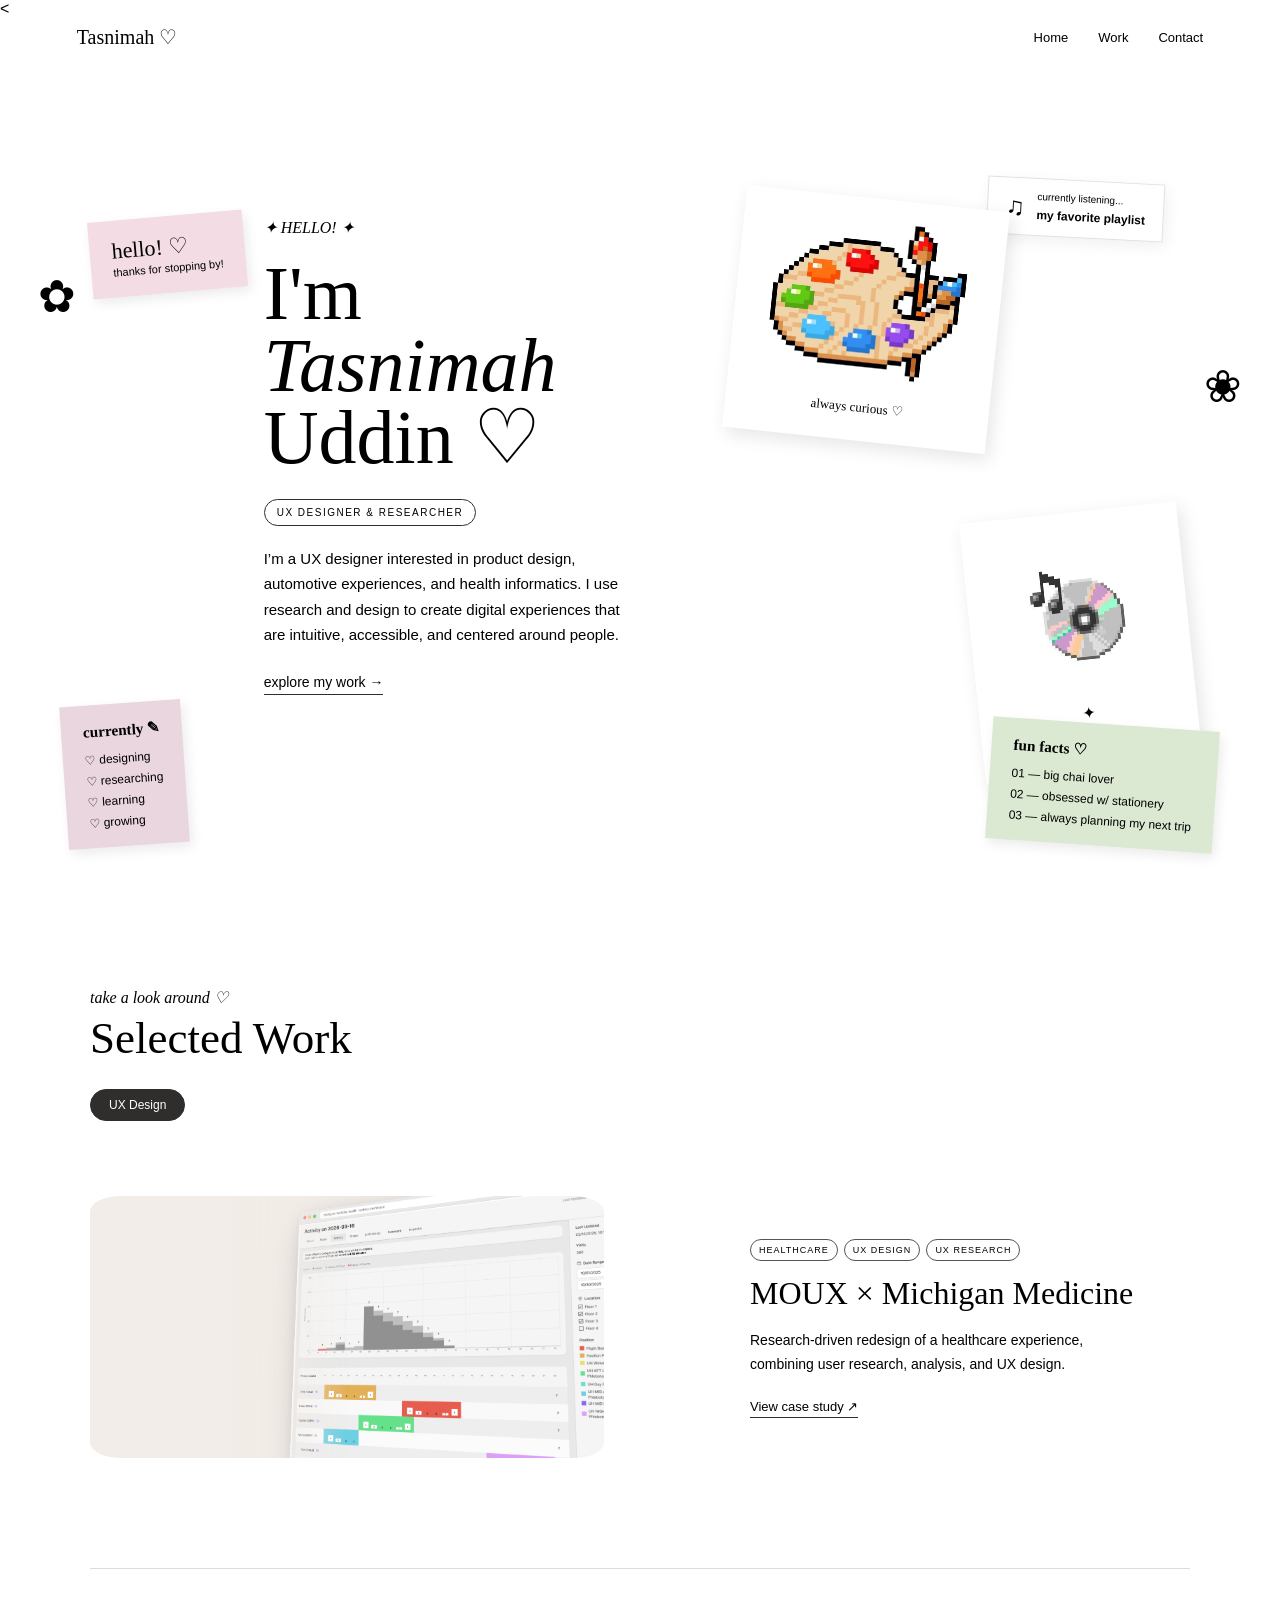
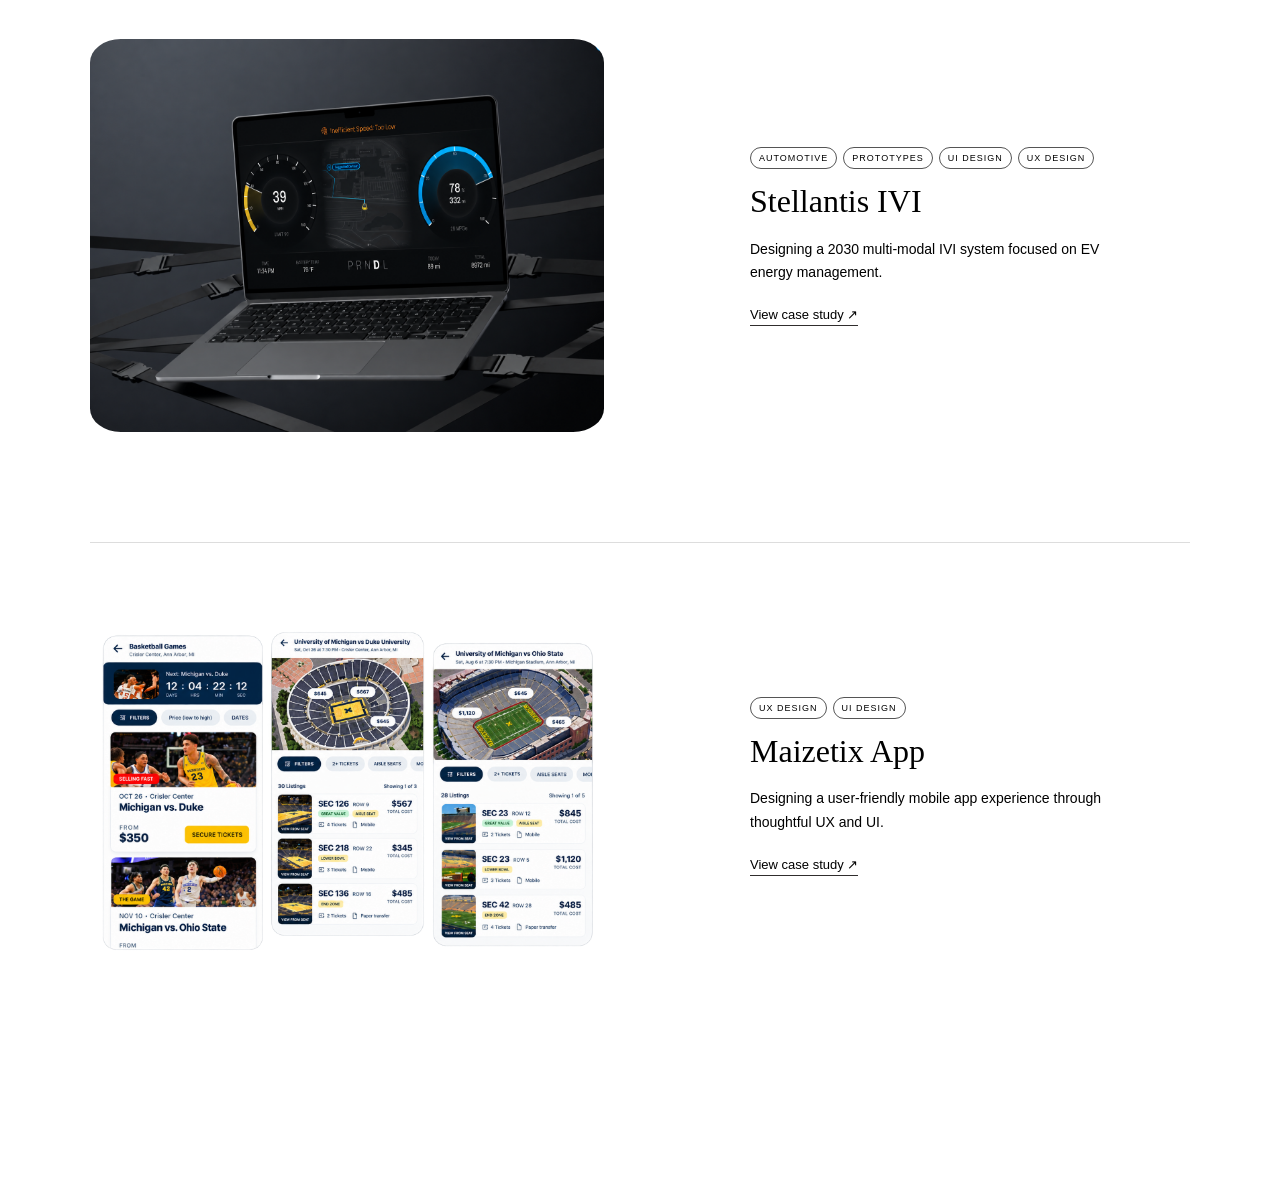
==== commit 892de67b: "added colors to index notes" ====
--- a/index.html
+++ b/index.html
@@ -13,6 +13,7 @@
  
 <body>
 
+   
     <!-- =========================
          NAVIGATION
     ========================== -->
@@ -31,7 +32,7 @@
 
     </nav>
 
-
+<
 
     <!-- =========================
          SCRAPBOOK INTRO
--- a/css/style.css
+++ b/css/style.css
@@ -1535,108 +1535,155 @@
     color: white;
 }
 
-/* ---------- MaizeTix Case Study ---------- */
+/* =====================================================
+   MAIZETIX CASE STUDY
+   ===================================================== */
 
 .case-study {
     width: 90%;
-    max-width: 1200px;
+    max-width: 1100px;
     margin: 0 auto;
+    padding: 50px 0 100px;
+}
+
+/* ---------- Hero ---------- */
+
+.case-hero-image {
+    width: 100%;
+    margin: 40px 0 100px;
+}
+
+.case-hero-image img {
+    width: 100%;
+    height: auto;
+    display: block;
 }
 
 .case-hero {
-    padding: 70px 0 100px;
-}
-
-.case-hero-image {
-    width: 100%;
-    margin-bottom: 55px;
-}
-
-.case-hero-image img {
-    width: 100%;
-    height: auto;
-    display: block;
-}
-
-.project-label,
+    width: 100%;
+    margin: 0 0 130px;
+    text-align: left;
+}
+
+.case-hero .section-label {
+    margin-bottom: 25px;
+}
+
+.case-hero h1 {
+    font-size: 72px;
+    font-weight: 500;
+    line-height: 1.05;
+    letter-spacing: -3px;
+    margin: 0 0 30px;
+}
+
+.case-hero-intro {
+    max-width: 720px;
+    font-size: 20px;
+    line-height: 1.65;
+    margin: 0;
+}
+
+/* ---------- Sections ---------- */
+
+.case-section {
+    width: 100%;
+    margin: 0 0 140px;
+    padding: 0;
+}
+
 .section-label {
-    font-size: 12px;
+    font-size: 11px;
     letter-spacing: 1.8px;
     text-transform: uppercase;
-}
-
-.case-hero h1 {
-    font-size: 64px;
-    font-weight: 500;
-    margin: 18px 0;
-}
-
-.case-hero-description {
-    max-width: 650px;
-    font-size: 20px;
-    line-height: 1.6;
-}
-
-.case-section {
-    padding: 100px 0;
-    border-top: 1px solid #ddd;
-    display: grid;
-    grid-template-columns: 25% 75%;
-    gap: 40px;
+    margin-bottom: 30px;
 }
 
 .section-content {
-    max-width: 900px;
+    width: 100%;
 }
 
 .section-content h2 {
-    font-size: 38px;
+    max-width: 760px;
+    font-size: 40px;
     font-weight: 500;
     line-height: 1.2;
+    letter-spacing: -1px;
     margin: 0 0 30px;
 }
 
 .section-content p {
+    max-width: 720px;
     font-size: 17px;
-    line-height: 1.7;
-    max-width: 750px;
-}
+    line-height: 1.75;
+    margin: 0 0 24px;
+}
+
+/* ---------- Project Details ---------- */
 
 .project-details {
     display: grid;
-    grid-template-columns: repeat(2, 1fr);
+    grid-template-columns: repeat(4, 1fr);
     gap: 35px;
-    margin-top: 60px;
+    margin-top: 65px;
+    padding-top: 30px;
     border-top: 1px solid #ddd;
-    padding-top: 30px;
+}
+
+.project-details > div {
+    margin: 0;
 }
 
 .project-details span {
-    font-size: 11px;
+    display: block;
+    font-size: 10px;
     letter-spacing: 1.5px;
     text-transform: uppercase;
+    margin-bottom: 10px;
 }
 
 .project-details p {
-    margin-top: 8px;
-    font-size: 15px;
-}
-
-.case-image {
-    margin-top: 50px;
-}
-
-.case-image img {
+    font-size: 14px;
+    line-height: 1.5;
+    margin: 0;
+}
+
+/* ---------- Images ---------- */
+
+.research-image {
+    width: 100%;
+    margin: 55px 0 0;
+}
+
+.research-image img {
     width: 100%;
     height: auto;
     display: block;
 }
+
+/* ---------- Current Experience ---------- */
+
+.current-experience-images {
+    display: grid;
+    grid-template-columns: 1fr 1fr;
+    gap: 30px;
+    width: 115%;
+    margin: 40px 0;
+}
+
+.current-experience-image img {
+    width: 100%;
+    height: auto;
+    display: block;
+}
+
+/* ---------- Insight Cards ---------- */
 
 .insight-grid {
     display: grid;
     grid-template-columns: 1fr 1fr;
     gap: 25px;
-    margin-top: 40px;
+    margin-top: 55px;
 }
 
 .insight-card {
@@ -1644,169 +1691,291 @@
     background: #f4f2ef;
 }
 
+.insight-card span {
+    font-size: 10px;
+    letter-spacing: 1.5px;
+    text-transform: uppercase;
+}
+
 .insight-card h3 {
-    font-size: 18px;
-    margin-top: 0;
+    font-size: 19px;
+    font-weight: 500;
+    margin: 15px 0 10px;
 }
 
 .insight-card p {
     font-size: 15px;
-}
+    line-height: 1.6;
+    margin: 0;
+}
+
+/* ---------- Competitive Analysis ---------- */
 
 .competitive-grid {
     display: grid;
     grid-template-columns: 1fr 1fr;
-    gap: 25px;
-}
-
-.competitive-grid .case-image {
-    margin-top: 30px;
-}
-
-.swot-grid {
-    display: grid;
-    grid-template-columns: 1fr 1fr;
-    gap: 20px;
-}
-
-.swot-card {
-    padding: 30px;
-    border: 1px solid #ddd;
-}
-
-.swot-card h3 {
-    margin-top: 0;
-}
-
-.swot-card p {
-    font-size: 15px;
-}
+    gap: 30px;
+    margin-top: 55px;
+}
+
+.competitive-grid .research-image {
+    margin: 0;
+}
+
+/* ---------- Process ---------- */
 
 .process-flow {
     display: flex;
+    align-items: center;
     justify-content: space-between;
-    align-items: center;
+    gap: 20px;
     margin-top: 60px;
+    padding: 30px 0;
     border-top: 1px solid #ddd;
     border-bottom: 1px solid #ddd;
-    padding: 30px 0;
-}
-
-.process-flow div {
+}
+
+.process-step {
     text-align: center;
 }
 
-.process-flow span {
-    font-size: 12px;
+.process-step span {
+    font-size: 11px;
     letter-spacing: 1px;
 }
 
-.process-flow p {
-    margin: 8px 0 0;
-    font-size: 14px;
-}
+.process-step h3 {
+    font-size: 15px;
+    font-weight: 500;
+    margin: 10px 0 0;
+}
+
+.process-arrow {
+    font-size: 18px;
+}
+
+/* ---------- User Flow ---------- */
 
 .user-flow {
     display: flex;
     align-items: center;
     justify-content: space-between;
     gap: 15px;
-    margin: 60px 0;
+    margin: 55px 0;
     padding: 30px;
     background: #f4f2ef;
 }
 
-.user-flow div {
+.user-flow-step {
     font-size: 14px;
     text-align: center;
 }
 
-.user-flow span {
-    font-size: 20px;
-}
+.user-flow-arrow {
+    font-size: 18px;
+}
+
+/* ---------- User Flow Image ---------- */
+
+.workflow-image {
+    width: 65%;
+    margin: 30px auto;
+}
+
+.workflow-image img {
+    width: 100%;
+    height: auto;
+    display: block;
+}
+
+/* ---------- Components Image ---------- */
+
+.components-image {
+    width: 65%;
+    margin: 30px auto;
+}
+
+.components-image img {
+    width: 100%;
+    height: auto;
+    display: block;
+    border-radius: 18px;
+}
+
+/* ---------- Design Frames ---------- */
 
 .design-frame {
     display: grid;
-    grid-template-columns: 30% 70%;
-    gap: 50px;
+    grid-template-columns: 32% 68%;
+    gap: 55px;
     align-items: center;
-    margin: 100px 0;
-}
-
-.design-frame-text span {
-    font-size: 11px;
+    margin: 80px 0;
+}
+
+.design-frame.reverse {
+    grid-template-columns: 68% 32%;
+}
+
+.design-frame.reverse .design-frame-text {
+    order: 2;
+}
+
+.design-frame.reverse .design-frame-image {
+    order: 1;
+}
+
+.design-frame-text h2 {
+    font-size: 32px;
+    font-weight: 500;
+    line-height: 1.2;
+    margin: 0 0 20px;
+}
+
+.design-frame-text p {
+    font-size: 16px;
+    line-height: 1.7;
+    margin: 0;
+}
+
+.design-frame-image img {
+    width: 100%;
+    height: auto;
+    display: block;
+}
+
+/* ---------- Final Experience ---------- */
+
+.final-experience-card {
+    width: 100%;
+    margin-top: 70px;
+}
+
+.final-experience-card h3 {
+    font-size: 13px;
+    font-weight: 500;
     letter-spacing: 1.5px;
-}
-
-.design-frame-text h3 {
-    font-size: 27px;
+    text-transform: uppercase;
+    margin-bottom: 25px;
+}
+
+.final-screens {
+    display: grid;
+    grid-template-columns: repeat(3, 1fr);
+    gap: 30px;
+    width: 100%;
+    align-items: start;
+}
+
+.final-screens img {
+    width: 100%;
+    height: auto;
+    display: block;
+    border-radius: 22px;
+}
+
+/* ---------- Reflection ---------- */
+
+.reflection {
+    margin-bottom: 80px;
+}
+
+.reflection h3 {
+    font-size: 22px;
     font-weight: 500;
-    margin: 15px 0;
-}
-
-.design-frame-text p {
-    font-size: 15px;
-}
-
-.design-frame-image img {
-    width: 100%;
-    display: block;
-}
-
-.final-design {
-    margin-top: 80px;
-}
-
-.final-design h3 {
-    font-size: 24px;
-    font-weight: 500;
-    margin-bottom: 25px;
-}
-
-.final-design img {
-    width: 100%;
-    display: block;
-}
-
-.reflection {
-    margin-bottom: 100px;
+    margin-top: 55px;
+    margin-bottom: 20px;
 }
 
 .reflection ul {
+    max-width: 720px;
     padding-left: 20px;
     line-height: 1.8;
 }
 
-@media (max-width: 800px) {
+/* ---------- Mobile ---------- */
+
+@media (max-width: 700px) {
+
+    .case-study {
+        width: 88%;
+        padding: 35px 0 70px;
+    }
+
+    .case-hero-image {
+        margin: 25px 0 70px;
+    }
+
+    .case-hero {
+        margin-bottom: 90px;
+    }
+
+    .case-hero h1 {
+        font-size: 52px;
+        letter-spacing: -2px;
+        margin-bottom: 25px;
+    }
+
+    .case-hero-intro {
+        font-size: 18px;
+    }
 
     .case-section {
+        margin-bottom: 100px;
+    }
+
+    .section-content h2 {
+        font-size: 32px;
+    }
+
+    .project-details {
+        grid-template-columns: 1fr 1fr;
+        gap: 30px 20px;
+    }
+
+    .insight-grid,
+    .competitive-grid {
         grid-template-columns: 1fr;
-        padding: 70px 0;
-    }
-
-    .case-hero h1 {
-        font-size: 48px;
-    }
-
-    .project-details,
-    .insight-grid,
-    .competitive-grid,
-    .swot-grid {
-        grid-template-columns: 1fr;
-    }
-
-    .process-flow {
-        flex-direction: column;
-        gap: 20px;
-    }
-
+    }
+
+    .process-flow,
     .user-flow {
         flex-direction: column;
     }
 
-    .design-frame {
+    .current-experience-images {
         grid-template-columns: 1fr;
-        gap: 30px;
-    }
-
+        width: 100%;
+    }
+
+    .workflow-image,
+    .components-image {
+        width: 100%;
+    }
+
+    .design-frame,
+    .design-frame.reverse {
+        grid-template-columns: 1fr;
+        gap: 35px;
+    }
+
+    .design-frame.reverse .design-frame-text,
+    .design-frame.reverse .design-frame-image {
+        order: initial;
+    }
+
+    .final-screens {
+        grid-template-columns: 1fr;
+        gap: 25px;
+    }
+}
+
+.swot-image {
+    width: 70%;
+    margin: 40px auto 0;
+}
+
+.swot-image img {
+    width: 100%;
+    height: auto;
+    display: block;
 }
